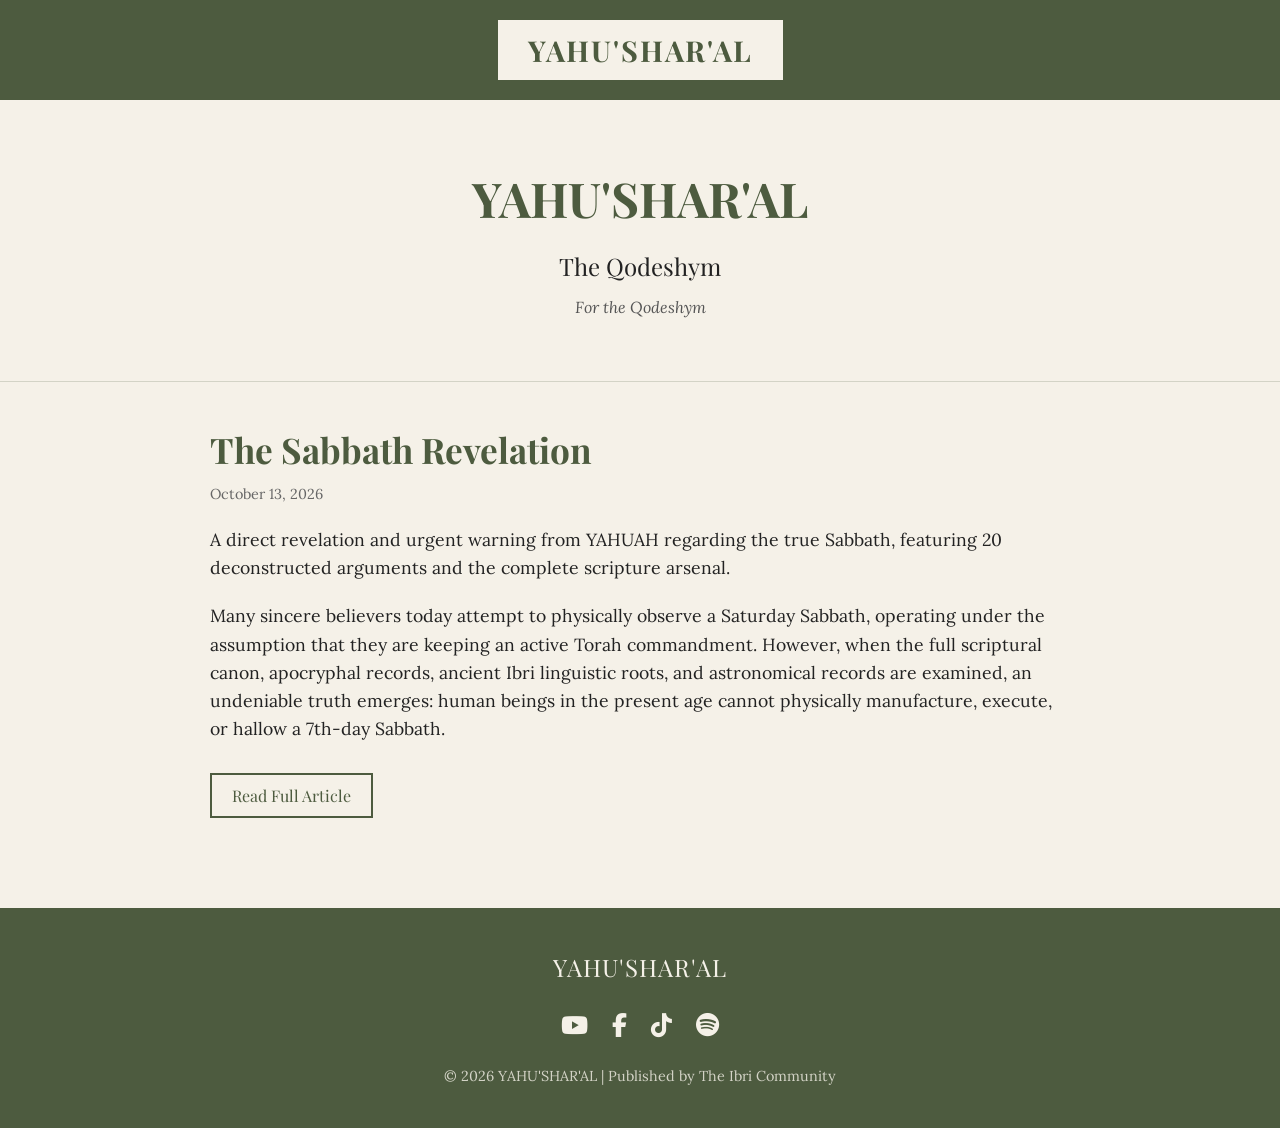
==== index.html @ 6ecdcb80 "Initial commit: Scratch-built static site structure and first article" ====
<!DOCTYPE html>
<html lang="en">
<head>
    <meta charset="UTF-8">
    <meta name="viewport" content="width=device-width, initial-scale=1.0">
    <title>YAHU'SHAR'AL | The Qodeshym</title>
    <!-- Google Fonts -->
    <link rel="preconnect" href="https://fonts.googleapis.com">
    <link rel="preconnect" href="https://fonts.gstatic.com" crossorigin>
    <link href="https://fonts.googleapis.com/css2?family=Lora:ital,wght@0,400;0,700;1,400&family=Playfair+Display:wght@400;700&display=swap" rel="stylesheet">
    <!-- FontAwesome for Social Icons -->
    <link rel="stylesheet" href="https://cdnjs.cloudflare.com/ajax/libs/font-awesome/6.4.0/css/all.min.css">
    <!-- Stylesheet -->
    <link rel="stylesheet" href="css/style.css">
</head>
<body>

    <!-- Header -->
    <header>
        <div class="logo-box">
            <h1>YAHU'SHAR'AL</h1>
        </div>
    </header>

    <!-- Hero Section -->
    <section class="hero">
        <div class="hero-content">
            <h2>YAHU'SHAR'AL</h2>
            <h3>The Qodeshym</h3>
            <p class="tagline">For the Qodeshym</p>
        </div>
    </section>

    <!-- Dynamic Article Feed -->
    <main id="article-feed" class="feed-container">
        <!-- Injected via app.js -->
    </main>

    <!-- Footer -->
    <footer>
        <div class="footer-content">
            <div class="footer-logo">YAHU'SHAR'AL</div>
            <div class="social-icons">
                <a href="#" aria-label="YouTube"><i class="fa-brands fa-youtube"></i></a>
                <a href="#" aria-label="Facebook"><i class="fa-brands fa-facebook-f"></i></a>
                <a href="#" aria-label="TikTok"><i class="fa-brands fa-tiktok"></i></a>
                <a href="#" aria-label="Spotify"><i class="fa-brands fa-spotify"></i></a>
            </div>
            <p class="copyright">&copy; 2026 YAHU'SHAR'AL | Published by The Ibri Community</p>
        </div>
    </footer>

    <!-- Scripts -->
    <script src="js/posts.js"></script>
    <script src="js/app.js"></script>
</body>
</html>
---- css/style.css ----
:root {
    --bg-bone: #F5F1E8;
    --brand-green: #4D5B3F;
    --text-dark: #222222;
    --font-heading: 'Playfair Display', serif;
    --font-body: 'Lora', serif;
}

* {
    margin: 0;
    padding: 0;
    box-sizing: border-box;
}

body {
    background-color: var(--bg-bone);
    color: var(--text-dark);
    font-family: var(--font-body);
    line-height: 1.6;
    display: flex;
    flex-direction: column;
    min-height: 100vh;
}

h1, h2, h3, h4, h5, h6 {
    font-family: var(--font-heading);
}

/* Header & Logo Math */
header {
    background-color: var(--brand-green);
    height: 100px;
    display: flex;
    align-items: center;
    justify-content: center;
}

.logo-box {
    background-color: var(--bg-bone);
    height: 60%; /* Leaves exactly 40% remaining (20% top, 20% bottom) */
    padding: 0 30px;
    display: flex;
    align-items: center;
    justify-content: center;
}

.logo-box h1 {
    font-size: 1.8rem;
    color: var(--brand-green);
    letter-spacing: 2px;
}

/* Hero Section */
.hero {
    text-align: center;
    padding: 60px 20px;
    border-bottom: 1px solid rgba(77, 91, 63, 0.2);
}

.hero h2 {
    font-size: 3rem;
    color: var(--brand-green);
    margin-bottom: 10px;
}

.hero h3 {
    font-size: 1.5rem;
    font-weight: 400;
    margin-bottom: 10px;
}

.hero .tagline {
    font-style: italic;
    color: #555;
}

/* Feed Container */
.feed-container {
    flex: 1;
    max-width: 900px;
    margin: 40px auto;
    padding: 0 20px;
}

/* Articles */
article {
    margin-bottom: 50px;
}

.post-header {
    margin-bottom: 20px;
}

.post-header h2 {
    font-size: 2.2rem;
    color: var(--brand-green);
}

.date {
    display: block;
    font-size: 0.9rem;
    color: #666;
    margin-top: 5px;
}

.post-content p {
    margin-bottom: 20px;
    font-size: 1.1rem;
}

/* Buttons */
.read-more {
    background-color: transparent;
    color: var(--brand-green);
    border: 2px solid var(--brand-green);
    padding: 10px 20px;
    font-family: var(--font-heading);
    font-size: 1rem;
    cursor: pointer;
    transition: all 0.3s ease;
    margin-top: 10px;
}

.read-more:hover {
    background-color: var(--brand-green);
    color: var(--bg-bone);
}

/* Author Bio */
.author-bio {
    display: flex;
    gap: 20px;
    background-color: rgba(77, 91, 63, 0.05);
    padding: 30px;
    border-top: 2px solid var(--brand-green);
    margin-top: 40px;
    align-items: center;
}

.author-bio img {
    width: 100px;
    height: 100px;
    border-radius: 50%;
    object-fit: cover;
}

.bio-info h4 {
    font-size: 1.4rem;
    color: var(--brand-green);
    margin-bottom: 5px;
}

.bio-info .titles {
    font-weight: bold;
    font-size: 0.9rem;
}

.bio-info .email {
    font-size: 0.9rem;
    color: #666;
    margin-bottom: 15px;
}

/* Footer */
footer {
    background-color: var(--brand-green);
    color: var(--bg-bone);
    text-align: center;
    padding: 40px 20px;
    margin-top: auto;
}

.footer-logo {
    font-family: var(--font-heading);
    font-size: 1.5rem;
    margin-bottom: 20px;
    letter-spacing: 1px;
}

.social-icons {
    margin-bottom: 20px;
}

.social-icons a {
    color: var(--bg-bone);
    font-size: 1.5rem;
    margin: 0 10px;
    text-decoration: none;
    transition: opacity 0.3s;
}

.social-icons a:hover {
    opacity: 0.7;
}

.copyright {
    font-size: 0.9rem;
    opacity: 0.8;
}

/* Layout for Recent Posts */
.recent-posts-grid {
    display: grid;
    grid-template-columns: 1fr;
    gap: 40px;
    margin-top: 60px;
    border-top: 1px solid rgba(77, 91, 63, 0.2);
    padding-top: 40px;
}

@media (min-width: 768px) {
    .recent-posts-grid {
        grid-template-columns: 1fr 1fr;
    }
}
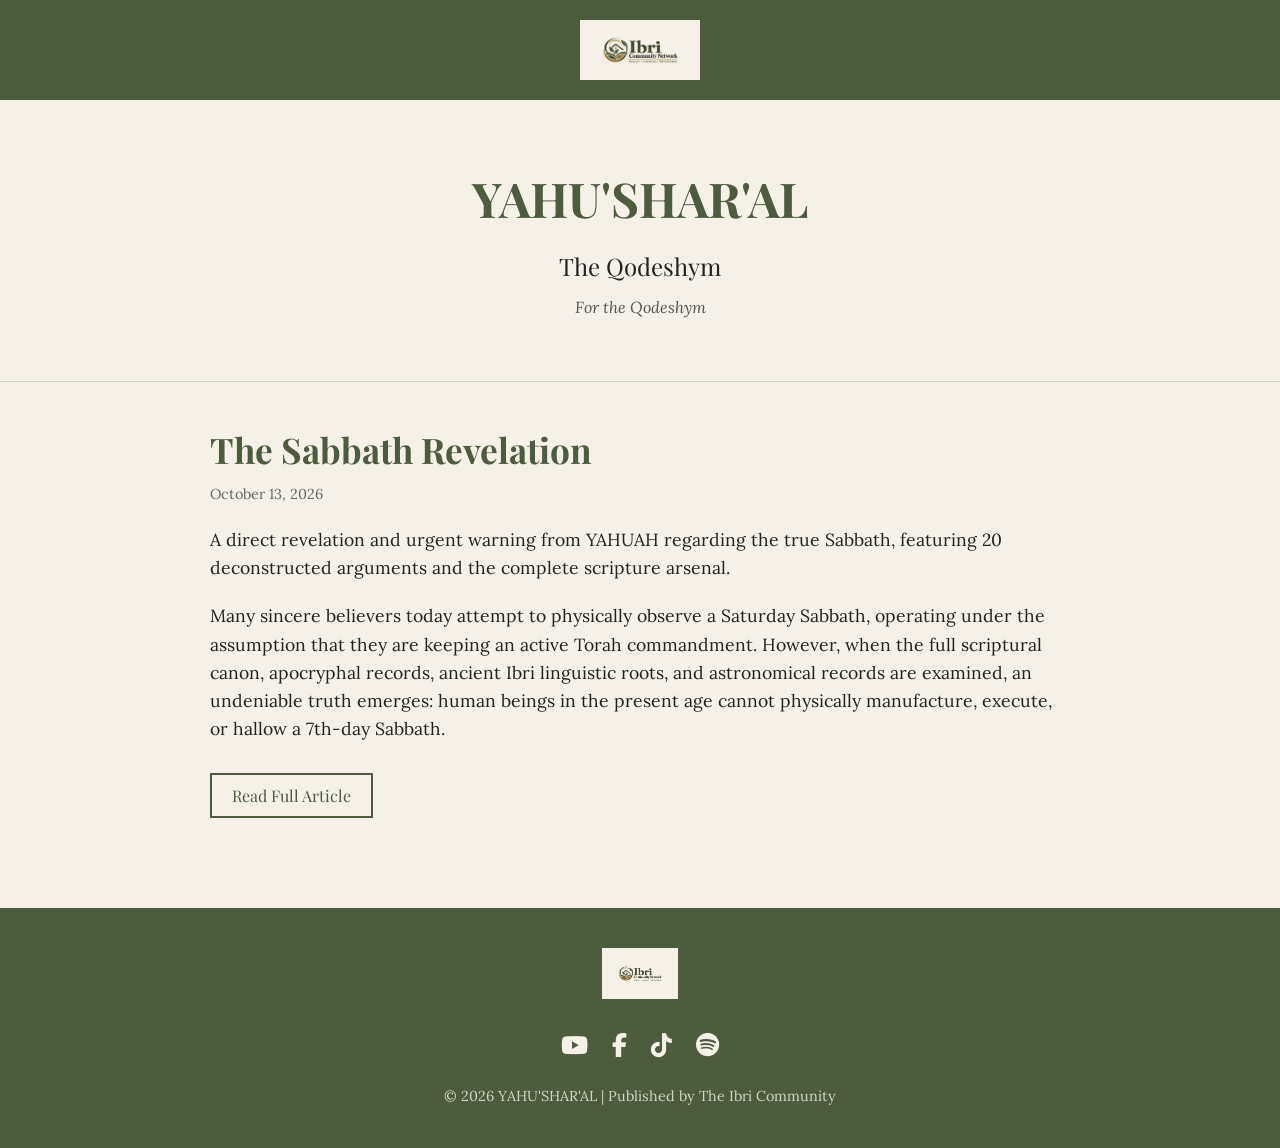
==== commit 3a8a2d63: "Fix logo assets, footer branding, and implement Read More expansion logic" ====
--- a/index.html
+++ b/index.html
@@ -18,7 +18,7 @@
     <!-- Header -->
     <header>
         <div class="logo-box">
-            <h1>YAHU'SHAR'AL</h1>
+            <img src="images/ibri-community-network-primary-logo.png" alt="YAHU'SHAR'AL Logo" class="header-logo-img">
         </div>
     </header>
 
@@ -39,7 +39,9 @@
     <!-- Footer -->
     <footer>
         <div class="footer-content">
-            <div class="footer-logo">YAHU'SHAR'AL</div>
+            <div class="footer-logo-img-container">
+                <img src="images/ibri-community-network-primary-logo.png" alt="YAHU'SHAR'AL Logo" class="footer-logo-img">
+            </div>
             <div class="social-icons">
                 <a href="#" aria-label="YouTube"><i class="fa-brands fa-youtube"></i></a>
                 <a href="#" aria-label="Facebook"><i class="fa-brands fa-facebook-f"></i></a>
--- a/css/style.css
+++ b/css/style.css
@@ -38,16 +38,16 @@
 .logo-box {
     background-color: var(--bg-bone);
     height: 60%; /* Leaves exactly 40% remaining (20% top, 20% bottom) */
-    padding: 0 30px;
+    padding: 0 20px;
     display: flex;
     align-items: center;
     justify-content: center;
 }
 
-.logo-box h1 {
-    font-size: 1.8rem;
-    color: var(--brand-green);
-    letter-spacing: 2px;
+.header-logo-img {
+    max-height: 100%;
+    width: auto;
+    object-fit: contain;
 }
 
 /* Hero Section */
@@ -80,6 +80,7 @@
     max-width: 900px;
     margin: 40px auto;
     padding: 0 20px;
+    width: 100%;
 }
 
 /* Articles */
@@ -170,11 +171,17 @@
     margin-top: auto;
 }
 
-.footer-logo {
-    font-family: var(--font-heading);
-    font-size: 1.5rem;
-    margin-bottom: 20px;
-    letter-spacing: 1px;
+.footer-logo-img-container {
+    background-color: var(--bg-bone);
+    display: inline-block;
+    padding: 8px 15px;
+    margin-bottom: 20px;
+}
+
+.footer-logo-img {
+    height: 35px;
+    width: auto;
+    display: block;
 }
 
 .social-icons {
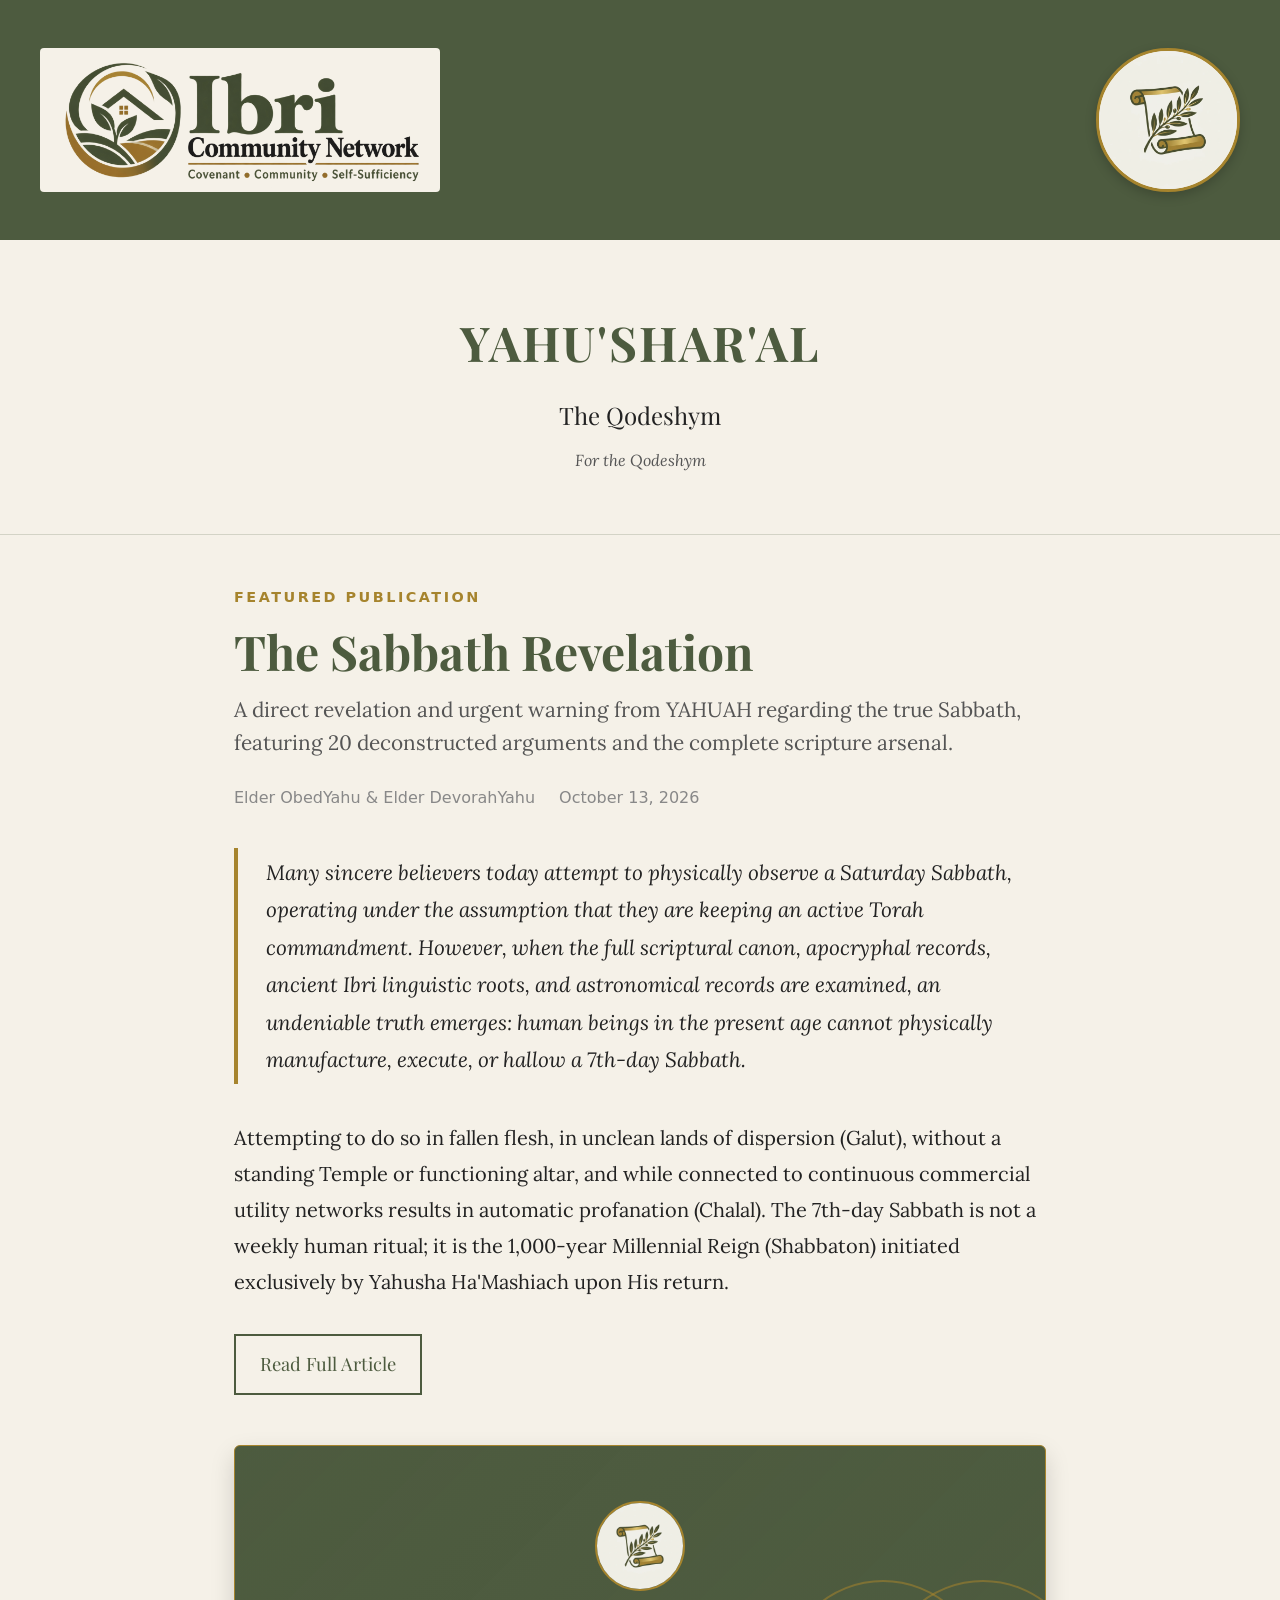
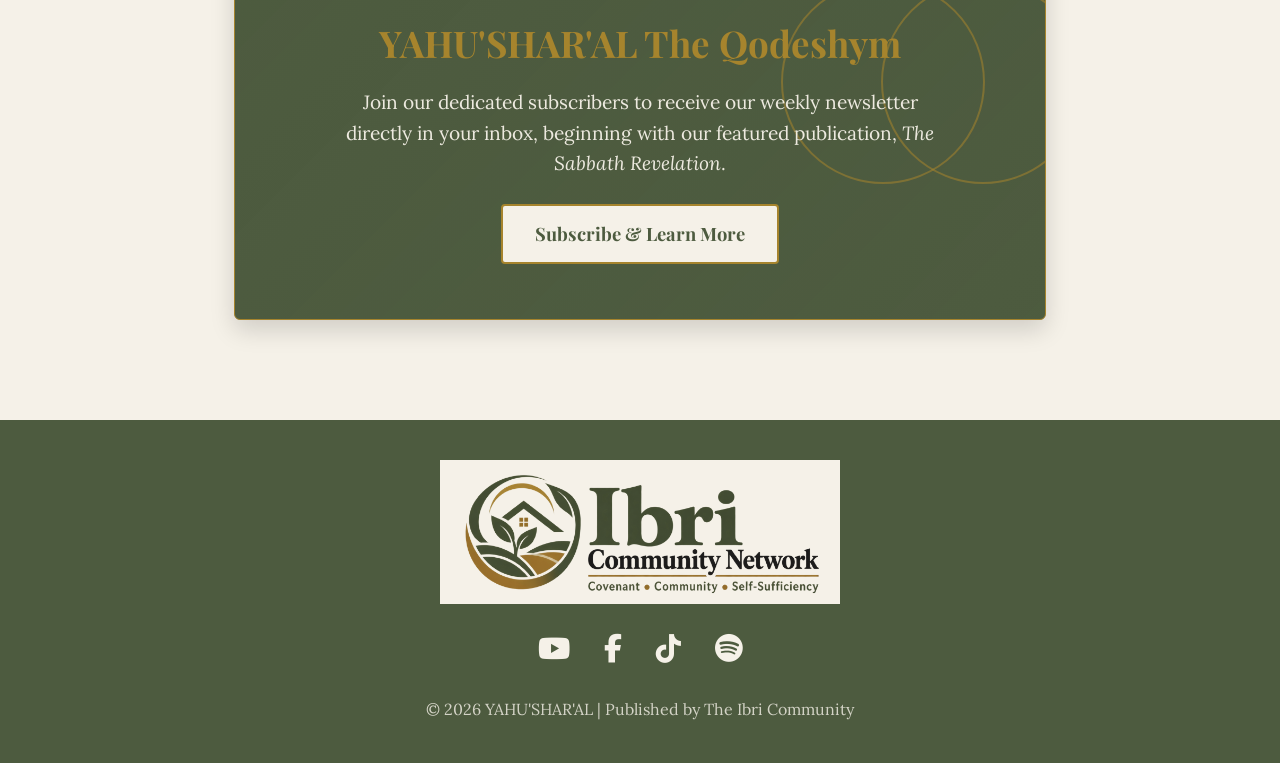
==== commit cbb5a4d1: "Install dual header, Root & Scroll logos, and brand assets in production files" ====
--- a/index.html
+++ b/index.html
@@ -15,10 +15,18 @@
 </head>
 <body>
 
-    <!-- Header -->
+    <!-- Header (Dual Logos) -->
     <header>
-        <div class="logo-box">
-            <img src="images/ibri-community-network-primary-logo.png" alt="YAHU'SHAR'AL Logo" class="header-logo-img">
+        <div class="header-container">
+            <a href="index.html" class="logo-left">
+                <img src="images/ibri-community-network-primary-logo.png" alt="YAHU'SHAR'AL Logo">
+            </a>
+            
+            <nav class="main-nav"></nav>
+            
+            <a href="newsletter.html" class="logo-right">
+                <img src="images/yahusharal-scroll-logo.jpg" alt="The Root and The Scroll Logo">
+            </a>
         </div>
     </header>
 
--- a/css/style.css
+++ b/css/style.css
@@ -1,9 +1,11 @@
 :root {
     --bg-bone: #F5F1E8;
     --brand-green: #4D5B3F;
+    --brand-gold: #A6842D;
     --text-dark: #222222;
-    --font-heading: 'Playfair Display', serif;
-    --font-body: 'Lora', serif;
+    --text-muted: #767676;
+    --font-heading: 'Playfair Display', Georgia, serif;
+    --font-body: 'Lora', Georgia, serif;
 }
 
 * {
@@ -16,7 +18,7 @@
     background-color: var(--bg-bone);
     color: var(--text-dark);
     font-family: var(--font-body);
-    line-height: 1.6;
+    line-height: 1.75;
     display: flex;
     flex-direction: column;
     min-height: 100vh;
@@ -26,28 +28,67 @@
     font-family: var(--font-heading);
 }
 
-/* Header & Logo Math */
+/* Header & Dual Logo Math */
 header {
-    background-color: var(--brand-green);
-    height: 100px;
+    background-color: var(--brand-green) !important;
+    min-height: 240px; 
     display: flex;
     align-items: center;
     justify-content: center;
-}
-
-.logo-box {
+    width: 100%;
+    padding: 20px 40px;
+}
+
+.header-container {
+    display: flex;
+    justify-content: space-between;
+    align-items: center;
+    width: 100%;
+    max-width: 1200px;
+}
+
+.logo-left {
     background-color: var(--bg-bone);
-    height: 60%; /* Leaves exactly 40% remaining (20% top, 20% bottom) */
-    padding: 0 20px;
+    height: 144px; 
+    width: 400px; 
     display: flex;
     align-items: center;
     justify-content: center;
-}
-
-.header-logo-img {
-    max-height: 100%;
-    width: auto;
+    overflow: hidden; 
+    border-radius: 4px;
+}
+
+.logo-left img {
+    width: 100%;
+    height: 100%;
     object-fit: contain;
+    transform: scale(2.0); 
+}
+
+/* Future Center Navigation */
+.main-nav {
+    flex: 1;
+    display: flex;
+    justify-content: center;
+}
+
+.logo-right {
+    height: 144px;
+    width: 144px;
+    display: flex;
+    align-items: center;
+    justify-content: center;
+    border-radius: 50%;
+    overflow: hidden;
+    border: 3px solid var(--brand-gold);
+    background-color: var(--bg-bone);
+    box-shadow: 0 4px 12px rgba(0,0,0,0.2);
+}
+
+.logo-right img {
+    width: 100%;
+    height: 100%;
+    object-fit: cover;
 }
 
 /* Hero Section */
@@ -61,6 +102,7 @@
     font-size: 3rem;
     color: var(--brand-green);
     margin-bottom: 10px;
+    letter-spacing: 2px;
 }
 
 .hero h3 {
@@ -74,16 +116,321 @@
     color: #555;
 }
 
-/* Feed Container */
+/* Feed & Publication Container */
 .feed-container {
     flex: 1;
-    max-width: 900px;
-    margin: 40px auto;
-    padding: 0 20px;
-    width: 100%;
-}
-
-/* Articles */
+    max-width: 860px;
+    margin: 50px auto;
+    padding: 0 24px;
+    width: 100%;
+}
+
+/* Original Document Typography & Layout */
+.pub-eyebrow {
+    font-family: system-ui, -apple-system, sans-serif;
+    font-size: 0.9rem;
+    font-weight: 700;
+    letter-spacing: 2.5px;
+    text-transform: uppercase;
+    color: var(--brand-gold);
+    margin-bottom: 14px;
+    display: block;
+}
+
+.pub-title {
+    font-size: 3.4rem;
+    font-weight: 700;
+    color: var(--brand-green);
+    line-height: 1.15;
+    margin-bottom: 20px;
+}
+
+.pub-subtitle {
+    font-size: 1.45rem;
+    color: #555555;
+    line-height: 1.55;
+    margin-bottom: 24px;
+    font-weight: 400;
+}
+
+.pub-meta {
+    font-family: system-ui, -apple-system, sans-serif;
+    font-size: 1rem;
+    color: #888888;
+    margin-bottom: 45px;
+    display: flex;
+    flex-wrap: wrap;
+    gap: 24px;
+}
+
+/* Gold Left-Border Callout & Blockquotes */
+.gold-callout {
+    border-left: 4px solid var(--brand-gold);
+    padding: 6px 0 6px 28px;
+    margin: 36px 0;
+    font-style: italic;
+    font-size: 1.3rem;
+    line-height: 1.8;
+    color: var(--text-dark);
+}
+
+.gold-callout strong {
+    font-style: italic;
+    font-weight: 700;
+}
+
+/* Major Part Headings with Gold Top Rule */
+.part-divider {
+    border-top: 3px solid var(--brand-gold);
+    margin-top: 65px;
+    padding-top: 28px;
+    margin-bottom: 32px;
+}
+
+.part-divider h2 {
+    font-size: 2.3rem;
+    color: var(--brand-green);
+    text-transform: uppercase;
+    letter-spacing: 0.5px;
+    line-height: 1.25;
+    font-weight: 700;
+}
+
+/* Section & Argument Headings */
+.section-heading {
+    font-size: 1.7rem;
+    color: #2C3527;
+    margin-top: 42px;
+    margin-bottom: 18px;
+    font-weight: 700;
+}
+
+.arg-block {
+    margin-top: 48px;
+    margin-bottom: 48px;
+}
+
+.arg-title {
+    font-size: 1.75rem;
+    color: var(--brand-green);
+    margin-bottom: 16px;
+    font-weight: 700;
+}
+
+.post-content p {
+    margin-bottom: 24px;
+    font-size: 1.25rem;
+    line-height: 1.8;
+}
+
+.rebuttal-label {
+    font-size: 1.25rem;
+    font-weight: 700;
+    margin-bottom: 12px;
+    color: var(--text-dark);
+}
+
+.rebuttal-bold-paragraph {
+    font-size: 1.25rem;
+    font-weight: 700;
+    line-height: 1.8;
+    margin-bottom: 24px;
+    color: var(--text-dark);
+}
+
+.post-content ul {
+    margin-bottom: 28px;
+    padding-left: 26px;
+    font-size: 1.25rem;
+    line-height: 1.8;
+}
+
+.post-content li {
+    margin-bottom: 16px;
+}
+
+/* Conclusion Section */
+.conclusion-section {
+    border-top: 3px solid var(--brand-gold);
+    border-bottom: 3px solid var(--brand-gold);
+    background-color: rgba(77, 91, 63, 0.04);
+    padding: 40px 32px;
+    margin-top: 65px;
+    margin-bottom: 45px;
+}
+
+.conclusion-section h2 {
+    font-size: 2.1rem;
+    color: var(--brand-green);
+    text-transform: uppercase;
+    letter-spacing: 0.5px;
+    margin-bottom: 22px;
+    font-weight: 700;
+}
+
+.conclusion-section p:last-child {
+    margin-bottom: 0;
+}
+
+/* Action & Share Toolbar Card (Green, Bone & Gold) */
+.article-actions-card {
+    background-color: var(--brand-green);
+    color: var(--bg-bone);
+    border: 2px solid var(--brand-gold);
+    border-radius: 6px;
+    padding: 32px;
+    margin: 45px 0 60px 0;
+    box-shadow: 0 8px 24px rgba(0, 0, 0, 0.12);
+}
+
+.actions-header {
+    text-align: center;
+    margin-bottom: 24px;
+}
+
+.actions-eyebrow {
+    font-family: system-ui, -apple-system, sans-serif;
+    font-size: 0.85rem;
+    font-weight: 700;
+    letter-spacing: 2.5px;
+    text-transform: uppercase;
+    color: var(--brand-gold);
+    display: block;
+    margin-bottom: 6px;
+}
+
+.actions-header h3 {
+    font-size: 1.7rem;
+    color: var(--bg-bone);
+    font-weight: 700;
+}
+
+.actions-header p {
+    font-size: 1.05rem !important;
+    color: rgba(245, 241, 232, 0.88);
+    margin-top: 6px;
+    margin-bottom: 0 !important;
+}
+
+.actions-button-grid {
+    display: grid;
+    grid-template-columns: 1fr;
+    gap: 16px;
+    margin-bottom: 24px;
+}
+
+@media (min-width: 680px) {
+    .actions-button-grid {
+        grid-template-columns: repeat(3, 1fr);
+    }
+}
+
+.action-btn {
+    display: flex;
+    flex-direction: column;
+    align-items: center;
+    justify-content: center;
+    text-align: center;
+    background-color: var(--bg-bone);
+    color: var(--brand-green);
+    border: 2px solid var(--brand-gold);
+    border-radius: 4px;
+    padding: 16px 14px;
+    font-family: var(--font-heading);
+    font-size: 1.1rem;
+    font-weight: 700;
+    text-decoration: none;
+    cursor: pointer;
+    transition: all 0.25s ease;
+}
+
+.action-btn i {
+    font-size: 1.45rem;
+    color: var(--brand-gold);
+    margin-bottom: 8px;
+    transition: color 0.25s ease;
+}
+
+.action-btn .btn-subtext {
+    font-family: system-ui, -apple-system, sans-serif;
+    font-size: 0.78rem;
+    font-weight: 500;
+    color: #555;
+    margin-top: 4px;
+    transition: color 0.25s ease;
+}
+
+.action-btn:hover {
+    background-color: var(--brand-gold);
+    color: var(--bg-bone);
+    border-color: var(--bg-bone);
+    transform: translateY(-2px);
+}
+
+.action-btn:hover i,
+.action-btn:hover .btn-subtext {
+    color: var(--bg-bone);
+}
+
+/* Share Link Bar */
+.share-link-container {
+    background-color: rgba(0, 0, 0, 0.18);
+    border: 1px solid var(--brand-gold);
+    border-radius: 4px;
+    padding: 14px 16px;
+    display: flex;
+    flex-direction: column;
+    gap: 12px;
+}
+
+@media (min-width: 680px) {
+    .share-link-container {
+        flex-direction: row;
+        align-items: center;
+        justify-content: space-between;
+    }
+}
+
+.share-url-display {
+    font-family: monospace;
+    font-size: 0.95rem;
+    color: var(--bg-bone);
+    background-color: rgba(245, 241, 232, 0.1);
+    padding: 10px 14px;
+    border-radius: 3px;
+    border: 1px solid rgba(166, 132, 45, 0.5);
+    flex: 1;
+    overflow: hidden;
+    text-overflow: ellipsis;
+    white-space: nowrap;
+    user-select: all;
+}
+
+.copy-link-btn {
+    background-color: var(--brand-gold);
+    color: var(--bg-bone);
+    border: 2px solid var(--bg-bone);
+    border-radius: 4px;
+    padding: 10px 22px;
+    font-family: var(--font-heading);
+    font-size: 1.05rem;
+    font-weight: 700;
+    cursor: pointer;
+    display: inline-flex;
+    align-items: center;
+    justify-content: center;
+    gap: 10px;
+    white-space: nowrap;
+    transition: all 0.25s ease;
+}
+
+.copy-link-btn:hover {
+    background-color: var(--bg-bone);
+    color: var(--brand-green);
+    border-color: var(--brand-gold);
+}
+
+/* Homepage Feed Specifics */
 article {
     margin-bottom: 50px;
 }
@@ -104,20 +451,17 @@
     margin-top: 5px;
 }
 
-.post-content p {
-    margin-bottom: 20px;
-    font-size: 1.1rem;
-}
-
 /* Buttons */
 .read-more {
+    display: inline-block;
     background-color: transparent;
     color: var(--brand-green);
     border: 2px solid var(--brand-green);
-    padding: 10px 20px;
+    padding: 12px 24px;
     font-family: var(--font-heading);
-    font-size: 1rem;
+    font-size: 1.15rem;
     cursor: pointer;
+    text-decoration: none;
     transition: all 0.3s ease;
     margin-top: 10px;
 }
@@ -130,19 +474,20 @@
 /* Author Bio */
 .author-bio {
     display: flex;
-    gap: 20px;
+    gap: 24px;
     background-color: rgba(77, 91, 63, 0.05);
-    padding: 30px;
+    padding: 35px;
     border-top: 2px solid var(--brand-green);
-    margin-top: 40px;
+    margin-top: 50px;
     align-items: center;
 }
 
 .author-bio img {
-    width: 100px;
-    height: 100px;
+    width: 130px;
+    height: 130px;
     border-radius: 50%;
     object-fit: cover;
+    border: 2px solid var(--brand-gold);
 }
 
 .bio-info h4 {
@@ -153,35 +498,45 @@
 
 .bio-info .titles {
     font-weight: bold;
-    font-size: 0.9rem;
+    font-size: 1rem;
 }
 
 .bio-info .email {
-    font-size: 0.9rem;
+    font-size: 1rem;
     color: #666;
     margin-bottom: 15px;
 }
 
+.bio-text {
+    font-size: 1.1rem;
+}
+
 /* Footer */
 footer {
-    background-color: var(--brand-green);
-    color: var(--bg-bone);
+    background-color: var(--brand-green) !important;
+    color: var(--bg-bone) !important;
     text-align: center;
     padding: 40px 20px;
     margin-top: auto;
+    width: 100%;
 }
 
 .footer-logo-img-container {
     background-color: var(--bg-bone);
-    display: inline-block;
-    padding: 8px 15px;
+    display: inline-flex;
+    align-items: center;
+    justify-content: center;
+    width: 400px; 
+    height: 144px; 
     margin-bottom: 20px;
+    overflow: hidden;
 }
 
 .footer-logo-img {
-    height: 35px;
-    width: auto;
-    display: block;
+    width: 100%;
+    height: 100%;
+    object-fit: contain;
+    transform: scale(2.0); 
 }
 
 .social-icons {
@@ -189,9 +544,9 @@
 }
 
 .social-icons a {
-    color: var(--bg-bone);
-    font-size: 1.5rem;
-    margin: 0 10px;
+    color: var(--bg-bone) !important;
+    font-size: 1.8rem;
+    margin: 0 15px;
     text-decoration: none;
     transition: opacity 0.3s;
 }
@@ -201,22 +556,192 @@
 }
 
 .copyright {
-    font-size: 0.9rem;
+    font-size: 1rem;
     opacity: 0.8;
 }
 
-/* Layout for Recent Posts */
-.recent-posts-grid {
-    display: grid;
-    grid-template-columns: 1fr;
-    gap: 40px;
-    margin-top: 60px;
-    border-top: 1px solid rgba(77, 91, 63, 0.2);
-    padding-top: 40px;
-}
-
-@media (min-width: 768px) {
-    .recent-posts-grid {
-        grid-template-columns: 1fr 1fr;
+/* Clean Print Formatting */
+@media print {
+    header, footer, .article-actions-card {
+        display: none !important;
     }
-}
+    body {
+        background-color: #FFFFFF !important;
+        color: #000000 !important;
+    }
+    .feed-container {
+        max-width: 100% !important;
+        margin: 0 !important;
+        padding: 0 !important;
+    }
+}
+
+/* =========================================
+   NEWSLETTER PROMO BANNER & PAGE STYLES
+   ========================================= */
+
+/* Promo Box (Green Haze with Interlocking Gold Loops) */
+.newsletter-promo {
+    position: relative;
+    background: linear-gradient(135deg, rgba(77, 91, 63, 0.96), rgba(77, 91, 63, 0.85)), var(--brand-green);
+    overflow: hidden;
+    padding: 55px 45px;
+    border-radius: 6px;
+    border: 1px solid var(--brand-gold);
+    color: var(--bg-bone);
+    margin: 50px 0;
+    display: flex;
+    flex-direction: column;
+    justify-content: center;
+    box-shadow: 0 10px 25px rgba(0, 0, 0, 0.15);
+    text-align: center;
+}
+
+/* The New Promo Logo Icon */
+.promo-icon {
+    width: 90px;
+    height: 90px;
+    border-radius: 50%;
+    margin: 0 auto 20px auto;
+    border: 2px solid var(--brand-gold);
+    object-fit: cover;
+    display: block;
+}
+
+/* Interlocking Gold Thin Loops */
+.newsletter-promo::before,
+.newsletter-promo::after {
+    content: '';
+    position: absolute;
+    top: 50%;
+    width: 200px;
+    height: 200px;
+    border: 2px solid rgba(166, 132, 45, 0.55);
+    border-radius: 50%;
+    transform: translateY(-50%);
+    z-index: 1;
+}
+
+.newsletter-promo::before {
+    right: -40px;
+}
+
+.newsletter-promo::after {
+    right: 60px;
+}
+
+/* Promo Text Content */
+.promo-content {
+    position: relative;
+    z-index: 2;
+    max-width: 85%;
+    margin: 0 auto;
+}
+
+.promo-content h3 {
+    font-size: 2.3rem;
+    color: var(--brand-gold);
+    margin-bottom: 12px;
+}
+
+.promo-content p {
+    font-size: 1.2rem;
+    line-height: 1.6;
+    margin-bottom: 25px;
+    color: rgba(245, 241, 232, 0.95);
+}
+
+.promo-btn {
+    background-color: var(--bg-bone);
+    color: var(--brand-green);
+    border: 2px solid var(--brand-gold);
+    padding: 12px 32px;
+    font-family: var(--font-heading);
+    font-size: 1.15rem;
+    font-weight: 700;
+    text-decoration: none;
+    cursor: pointer;
+    border-radius: 4px;
+    transition: all 0.3s ease;
+    display: inline-block;
+}
+
+.promo-btn:hover {
+    background-color: var(--brand-gold);
+    color: var(--bg-bone);
+    border-color: var(--bg-bone);
+}
+
+/* Haze Swirl Background for Dedicated Newsletter Page */
+.newsletter-page-body {
+    background: 
+        radial-gradient(circle at 15% 30%, rgba(166, 132, 45, 0.12) 0%, transparent 50%),
+        radial-gradient(circle at 85% 70%, rgba(77, 91, 63, 0.1) 0%, transparent 50%),
+        var(--bg-bone);
+}
+
+.newsletter-form-wrapper {
+    background: rgba(255, 255, 255, 0.35);
+    backdrop-filter: blur(12px); 
+    padding: 50px;
+    border-radius: 8px;
+    border: 1px solid rgba(166, 132, 45, 0.3);
+    margin: 40px auto 80px auto;
+    max-width: 700px;
+    text-align: center;
+    box-shadow: 0 12px 35px rgba(0,0,0,0.06);
+}
+
+.newsletter-form-wrapper h2 {
+    font-size: 2.8rem;
+    color: var(--brand-green);
+    margin-bottom: 18px;
+}
+
+.newsletter-form-wrapper p {
+    font-size: 1.25rem;
+    color: #444;
+    margin-bottom: 35px;
+    line-height: 1.6;
+}
+
+.newsletter-form input {
+    width: 100%;
+    padding: 16px;
+    margin-bottom: 22px;
+    border: 1px solid rgba(77, 91, 63, 0.5);
+    background: rgba(255, 255, 255, 0.7);
+    font-family: var(--font-body);
+    font-size: 1.15rem;
+    color: var(--text-dark);
+    border-radius: 4px;
+    transition: all 0.3s ease;
+}
+
+.newsletter-form input:focus {
+    outline: none;
+    border-color: var(--brand-gold);
+    background: #ffffff;
+    box-shadow: 0 0 8px rgba(166, 132, 45, 0.2);
+}
+
+.newsletter-form button {
+    background-color: var(--brand-green);
+    color: var(--bg-bone);
+    border: 2px solid var(--brand-gold);
+    padding: 16px 32px;
+    font-family: var(--font-heading);
+    font-size: 1.3rem;
+    font-weight: 700;
+    cursor: pointer;
+    width: 100%;
+    border-radius: 4px;
+    transition: all 0.3s ease;
+}
+
+.newsletter-form button:hover {
+    background-color: var(--brand-gold);
+    color: var(--bg-bone);
+    border-color: var(--bg-bone);
+    transform: translateY(-2px);
+}
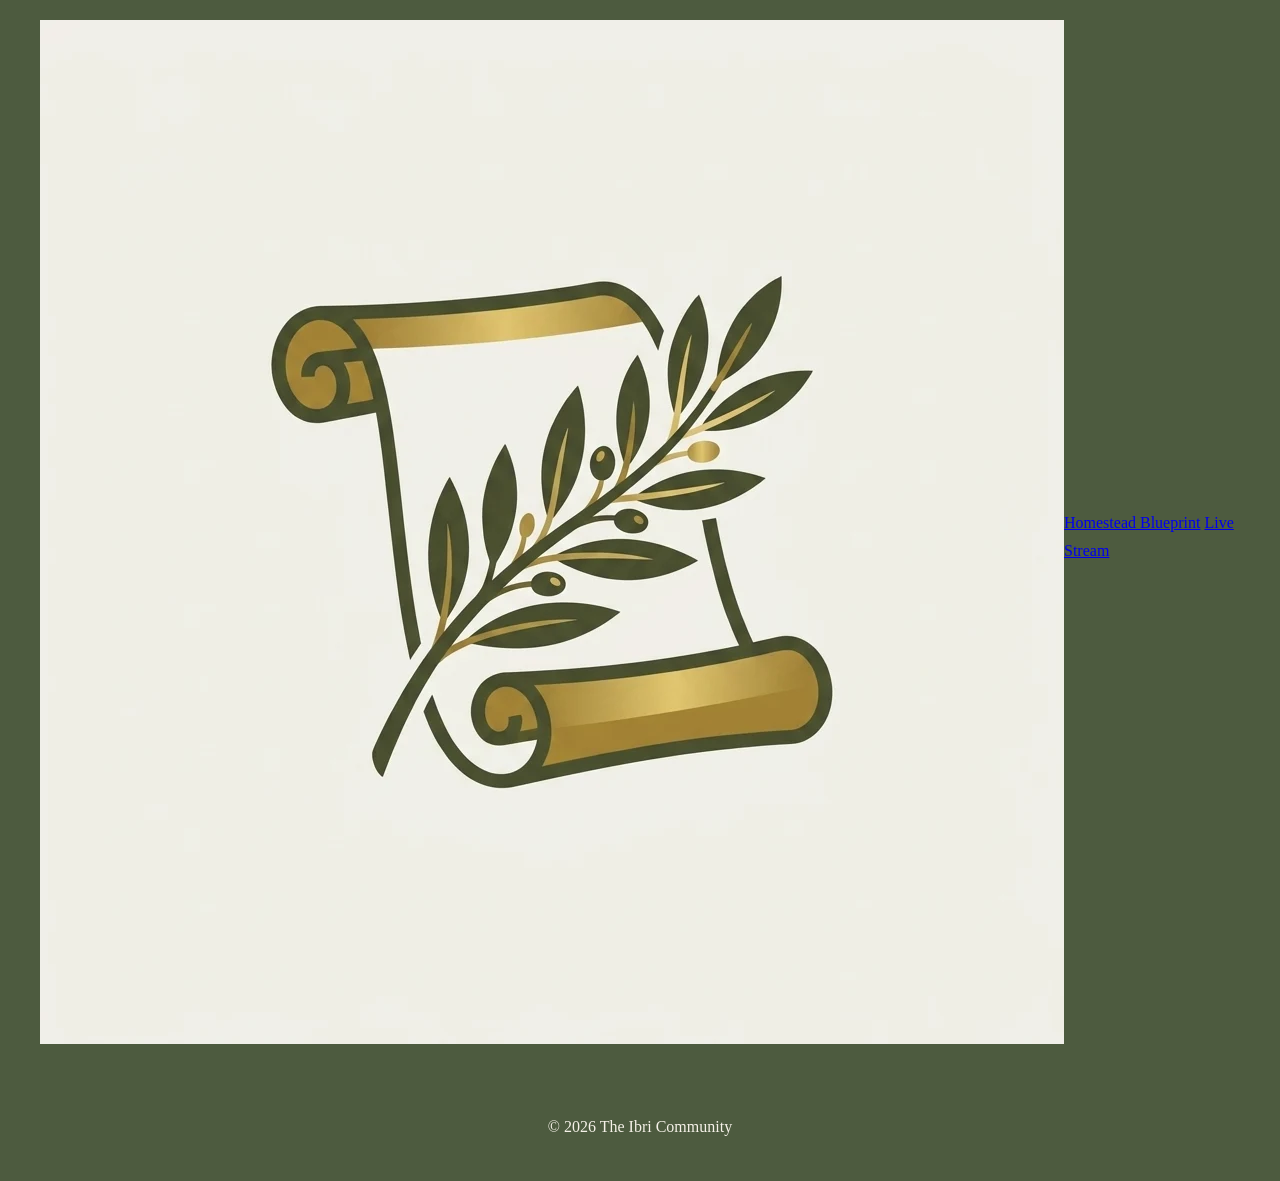
==== commit 175acca1: "Replace index.html with fully integrated Umami analytics version" ====
--- a/index.html
+++ b/index.html
@@ -3,65 +3,41 @@
 <head>
     <meta charset="UTF-8">
     <meta name="viewport" content="width=device-width, initial-scale=1.0">
-    <title>YAHU'SHAR'AL | The Qodeshym</title>
-    <!-- Google Fonts -->
-    <link rel="preconnect" href="https://fonts.googleapis.com">
-    <link rel="preconnect" href="https://fonts.gstatic.com" crossorigin>
-    <link href="https://fonts.googleapis.com/css2?family=Lora:ital,wght@0,400;0,700;1,400&family=Playfair+Display:wght@400;700&display=swap" rel="stylesheet">
-    <!-- FontAwesome for Social Icons -->
-    <link rel="stylesheet" href="https://cdnjs.cloudflare.com/ajax/libs/font-awesome/6.4.0/css/all.min.css">
-    <!-- Stylesheet -->
+    <title>The Ibri Community</title>
+    
+    <!-- Brand Styles -->
     <link rel="stylesheet" href="css/style.css">
+    
+    <!-- Umami Analytics Engine -->
+    <script defer src="https://analytics.ibricommunity.org/script.js" data-website-id="1b658e9d-6058-48a4-956b-c53b0ac47988"></script>
+    
+    <!-- Vanilla JS Content Feed -->
+    <script defer src="js/posts.js"></script>
+    <script defer src="js/app.js"></script>
 </head>
-<body>
-
-    <!-- Header (Dual Logos) -->
-    <header>
-        <div class="header-container">
-            <a href="index.html" class="logo-left">
-                <img src="images/ibri-community-network-primary-logo.png" alt="YAHU'SHAR'AL Logo">
-            </a>
-            
-            <nav class="main-nav"></nav>
-            
-            <a href="newsletter.html" class="logo-right">
-                <img src="images/yahusharal-scroll-logo.jpg" alt="The Root and The Scroll Logo">
-            </a>
+<body style="background-color: #F5F1E8;">
+    
+    <!-- Dual Header with Brand Logos -->
+    <header class="main-header">
+        <div class="logo-container">
+            <img src="images/yahusharal-scroll-logo.jpg" alt="Yahusharal Scroll Logo" class="brand-logo">
         </div>
+        <nav class="action-toolbar">
+            <a href="blueprint-v1.html" class="nav-link">Homestead Blueprint</a>
+            <a href="https://stream.ibricommunity.org" class="nav-link">Live Stream</a>
+        </nav>
     </header>
 
-    <!-- Hero Section -->
-    <section class="hero">
-        <div class="hero-content">
-            <h2>YAHU'SHAR'AL</h2>
-            <h3>The Qodeshym</h3>
-            <p class="tagline">For the Qodeshym</p>
+    <!-- Main Content Feed -->
+    <main>
+        <div id="feed-container">
+            <!-- Articles injected here via app.js -->
         </div>
-    </section>
-
-    <!-- Dynamic Article Feed -->
-    <main id="article-feed" class="feed-container">
-        <!-- Injected via app.js -->
     </main>
 
-    <!-- Footer -->
     <footer>
-        <div class="footer-content">
-            <div class="footer-logo-img-container">
-                <img src="images/ibri-community-network-primary-logo.png" alt="YAHU'SHAR'AL Logo" class="footer-logo-img">
-            </div>
-            <div class="social-icons">
-                <a href="#" aria-label="YouTube"><i class="fa-brands fa-youtube"></i></a>
-                <a href="#" aria-label="Facebook"><i class="fa-brands fa-facebook-f"></i></a>
-                <a href="#" aria-label="TikTok"><i class="fa-brands fa-tiktok"></i></a>
-                <a href="#" aria-label="Spotify"><i class="fa-brands fa-spotify"></i></a>
-            </div>
-            <p class="copyright">&copy; 2026 YAHU'SHAR'AL | Published by The Ibri Community</p>
-        </div>
+        <p>&copy; 2026 The Ibri Community</p>
     </footer>
-
-    <!-- Scripts -->
-    <script src="js/posts.js"></script>
-    <script src="js/app.js"></script>
+    
 </body>
 </html>
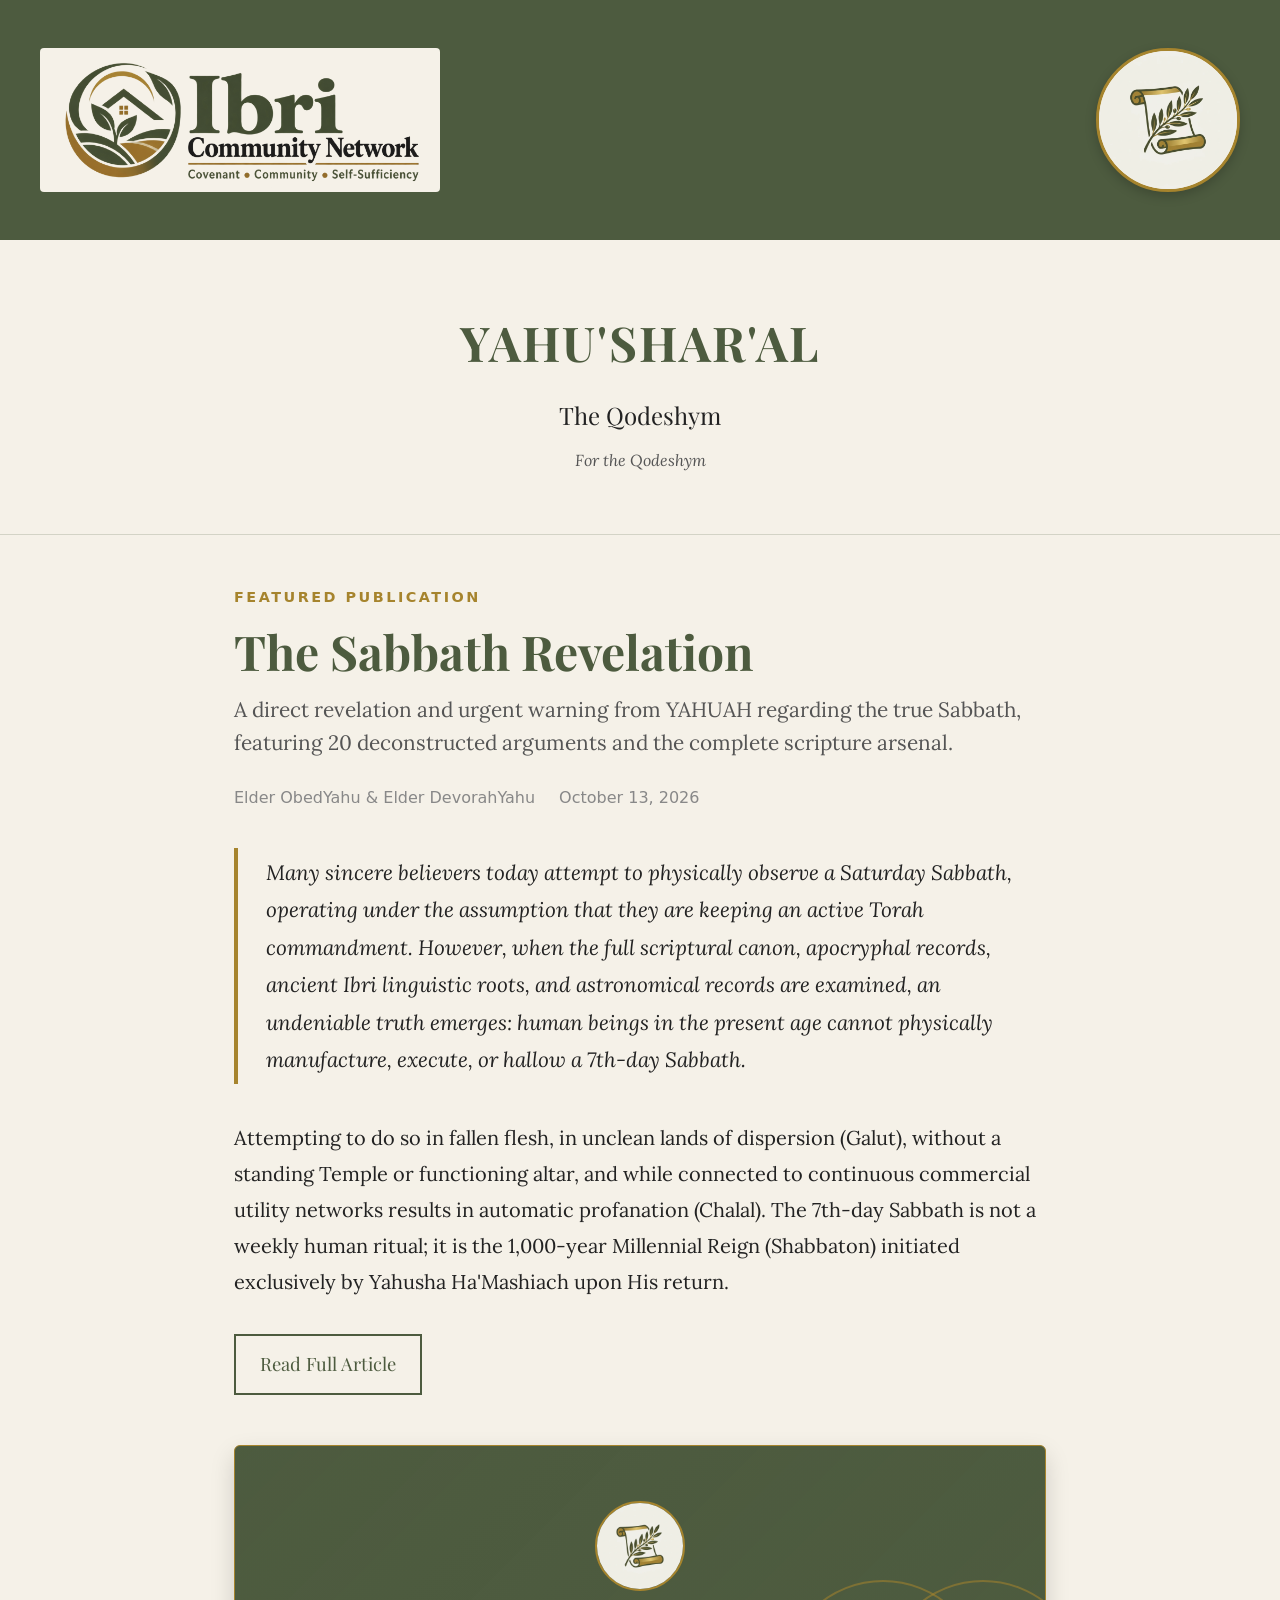
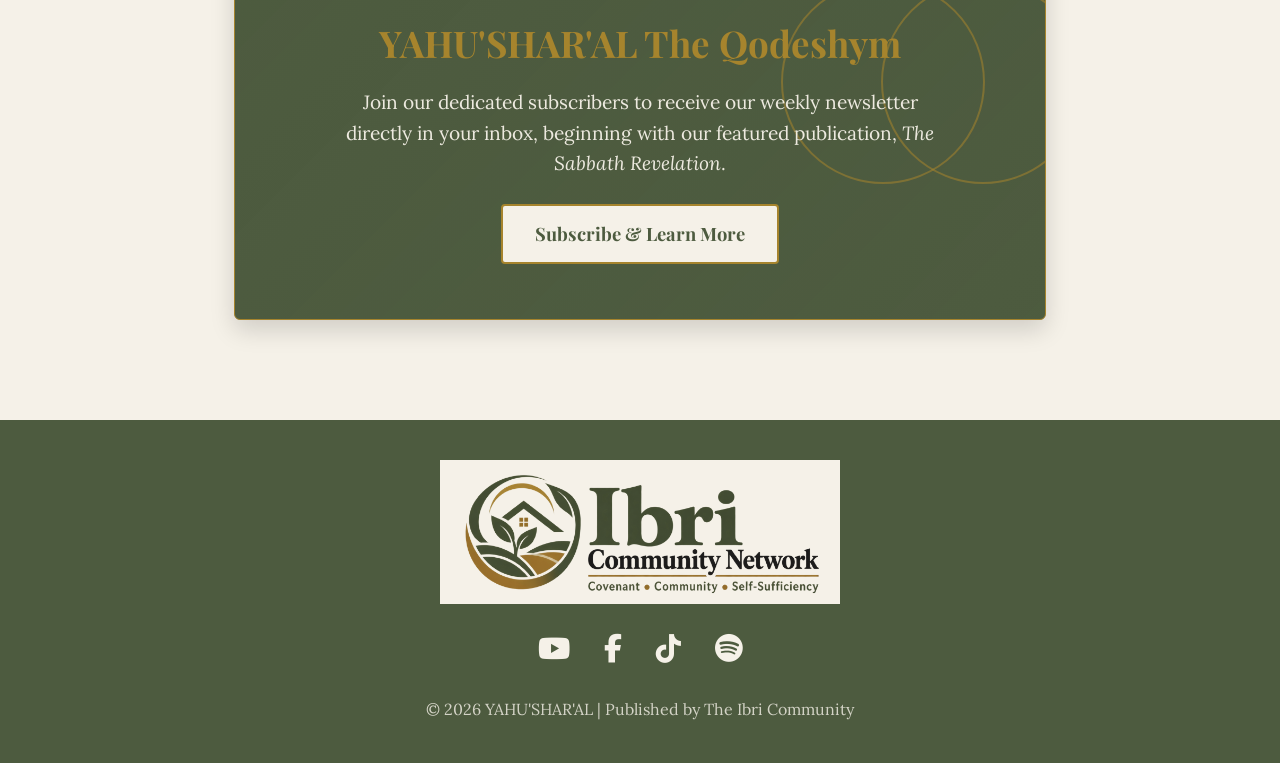
==== commit 0a87212b: "Force push restored layout with Umami" ====
--- a/index.html
+++ b/index.html
@@ -3,41 +3,65 @@
 <head>
     <meta charset="UTF-8">
     <meta name="viewport" content="width=device-width, initial-scale=1.0">
-    <title>The Ibri Community</title>
-    
-    <!-- Brand Styles -->
+    <title>YAHU'SHAR'AL | The Qodeshym</title>
+    <!-- Google Fonts -->
+    <link rel="preconnect" href="https://fonts.googleapis.com">
+    <link rel="preconnect" href="https://fonts.gstatic.com" crossorigin>
+    <link href="https://fonts.googleapis.com/css2?family=Lora:ital,wght@0,400;0,700;1,400&family=Playfair+Display:wght@400;700&display=swap" rel="stylesheet">
+    <!-- FontAwesome for Social Icons -->
+    <link rel="stylesheet" href="https://cdnjs.cloudflare.com/ajax/libs/font-awesome/6.4.0/css/all.min.css">
+    <!-- Stylesheet -->
     <link rel="stylesheet" href="css/style.css">
-    
-    <!-- Umami Analytics Engine -->
-    <script defer src="https://analytics.ibricommunity.org/script.js" data-website-id="1b658e9d-6058-48a4-956b-c53b0ac47988"></script>
-    
-    <!-- Vanilla JS Content Feed -->
-    <script defer src="js/posts.js"></script>
-    <script defer src="js/app.js"></script>
 </head>
-<body style="background-color: #F5F1E8;">
-    
-    <!-- Dual Header with Brand Logos -->
-    <header class="main-header">
-        <div class="logo-container">
-            <img src="images/yahusharal-scroll-logo.jpg" alt="Yahusharal Scroll Logo" class="brand-logo">
+<body>
+
+    <!-- Header (Dual Logos) -->
+    <header>
+        <div class="header-container">
+            <a href="index.html" class="logo-left">
+                <img src="images/ibri-community-network-primary-logo.png" alt="YAHU'SHAR'AL Logo">
+            </a>
+            
+            <nav class="main-nav"></nav>
+            
+            <a href="newsletter.html" class="logo-right">
+                <img src="images/yahusharal-scroll-logo.jpg" alt="The Root and The Scroll Logo">
+            </a>
         </div>
-        <nav class="action-toolbar">
-            <a href="blueprint-v1.html" class="nav-link">Homestead Blueprint</a>
-            <a href="https://stream.ibricommunity.org" class="nav-link">Live Stream</a>
-        </nav>
     </header>
 
-    <!-- Main Content Feed -->
-    <main>
-        <div id="feed-container">
-            <!-- Articles injected here via app.js -->
+    <!-- Hero Section -->
+    <section class="hero">
+        <div class="hero-content">
+            <h2>YAHU'SHAR'AL</h2>
+            <h3>The Qodeshym</h3>
+            <p class="tagline">For the Qodeshym</p>
         </div>
+    </section>
+
+    <!-- Dynamic Article Feed -->
+    <main id="article-feed" class="feed-container">
+        <!-- Injected via app.js -->
     </main>
 
+    <!-- Footer -->
     <footer>
-        <p>&copy; 2026 The Ibri Community</p>
+        <div class="footer-content">
+            <div class="footer-logo-img-container">
+                <img src="images/ibri-community-network-primary-logo.png" alt="YAHU'SHAR'AL Logo" class="footer-logo-img">
+            </div>
+            <div class="social-icons">
+                <a href="#" aria-label="YouTube"><i class="fa-brands fa-youtube"></i></a>
+                <a href="#" aria-label="Facebook"><i class="fa-brands fa-facebook-f"></i></a>
+                <a href="#" aria-label="TikTok"><i class="fa-brands fa-tiktok"></i></a>
+                <a href="#" aria-label="Spotify"><i class="fa-brands fa-spotify"></i></a>
+            </div>
+            <p class="copyright">&copy; 2026 YAHU'SHAR'AL | Published by The Ibri Community</p>
+        </div>
     </footer>
-    
+
+    <!-- Scripts -->
+    <script src="js/posts.js"></script>
+    <script src="js/app.js"></script>
 </body>
 </html>
